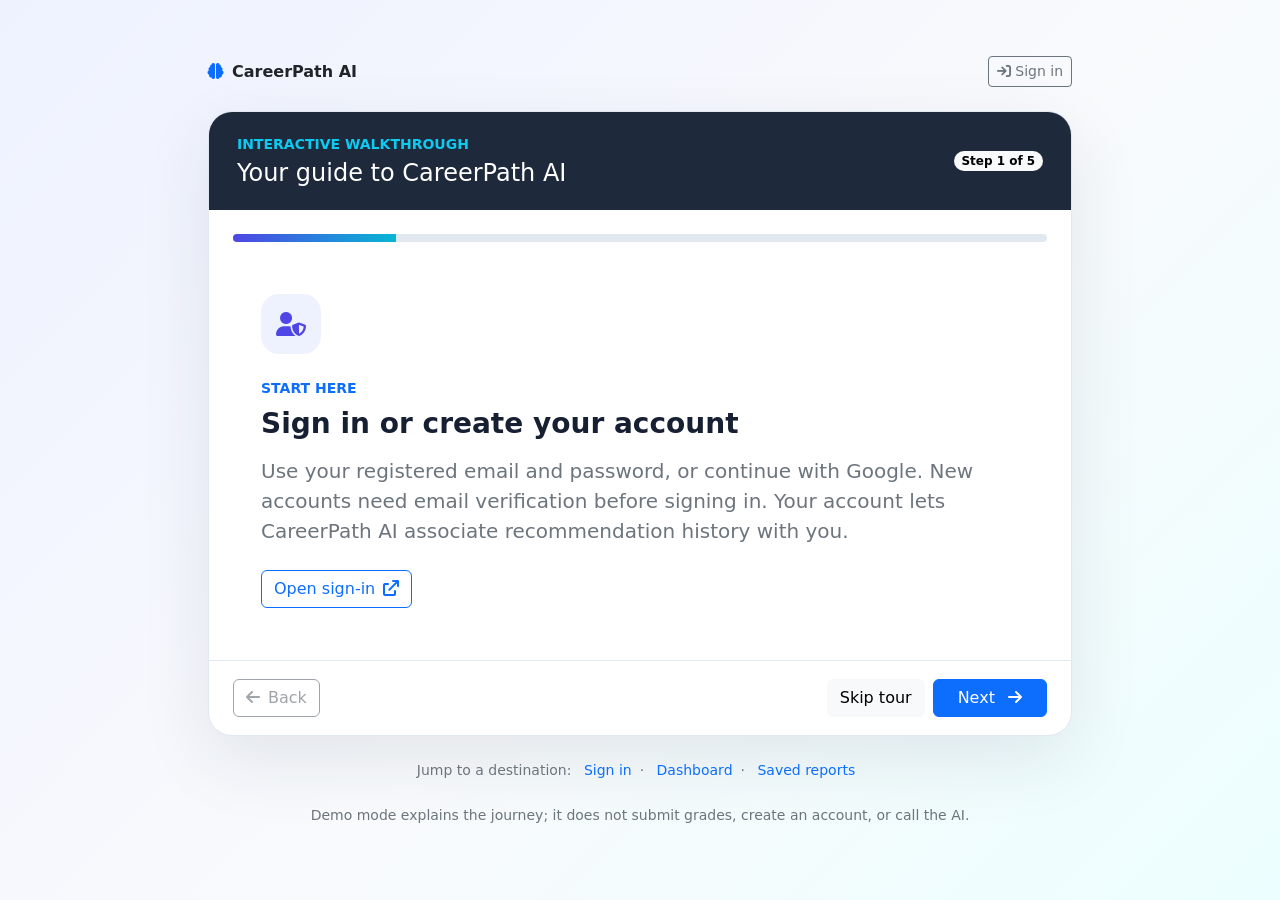
==== guide.html @ 49b54c59 "Add interactive guided demo for CareerPath AI frontend" ====
<!doctype html>
<html lang="en">
<head>
  <meta charset="utf-8">
  <meta name="viewport" content="width=device-width, initial-scale=1">
  <meta name="theme-color" content="#1e293b">
  <title>CareerPath AI — Guided Demo</title>
  <link href="https://cdn.jsdelivr.net/npm/bootstrap@5.3.0/dist/css/bootstrap.min.css" rel="stylesheet">
  <link href="https://cdnjs.cloudflare.com/ajax/libs/font-awesome/6.0.0/css/all.min.css" rel="stylesheet">
  <style>
    :root { color-scheme: light; }
    body { min-height:100vh; background:linear-gradient(135deg,#eef2ff,#f8fafc 55%,#ecfeff); font-family:Inter,system-ui,sans-serif; color:#172033; }
    .demo-shell { max-width:900px; margin:0 auto; padding:clamp(20px,5vw,56px) 18px; }
    .demo-card { background:#fff; border:1px solid #e2e8f0; border-radius:24px; box-shadow:0 24px 70px #1e293b18; overflow:hidden; }
    .demo-top { background:#1e293b; color:#fff; padding:22px 28px; display:flex; align-items:center; justify-content:space-between; gap:12px; }
    .step-content { min-height:260px; padding:clamp(24px,6vw,52px); }
    .step-icon { width:60px;height:60px;border-radius:18px;display:grid;place-items:center;background:#eef2ff;color:#4f46e5;font-size:1.5rem; }
    .progress { height:8px; background:#e2e8f0; }
    .progress-bar { background:linear-gradient(90deg,#4f46e5,#06b6d4); }
    .demo-footer { border-top:1px solid #e2e8f0; padding:18px 24px; display:flex; justify-content:space-between; align-items:center; gap:12px; }
    .demo-links a { text-decoration:none; }
    @media(max-width:540px){.demo-footer{flex-wrap:wrap}.demo-top{align-items:flex-start;flex-direction:column}}
  </style>
</head>
<body>
  <main class="demo-shell">
    <div class="d-flex justify-content-between align-items-center mb-4 gap-3 flex-wrap">
      <a class="text-decoration-none fw-bold text-dark" href="index.html"><i class="fa-solid fa-brain text-primary me-2"></i>CareerPath AI</a>
      <a class="btn btn-outline-secondary btn-sm" href="login.html"><i class="fa-solid fa-arrow-right-to-bracket me-1"></i>Sign in</a>
    </div>
    <section class="demo-card" aria-label="Guided product demo">
      <header class="demo-top">
        <div><div class="text-info small fw-semibold text-uppercase">Interactive walkthrough</div><h1 class="h4 mb-0 mt-1">Your guide to CareerPath AI</h1></div>
        <span class="badge rounded-pill text-bg-light" id="stepCount">Step 1 of 5</span>
      </header>
      <div class="px-4 pt-4"><div class="progress" role="progressbar" aria-label="Walkthrough progress"><div class="progress-bar" id="progressBar" style="width:20%"></div></div></div>
      <div class="step-content" id="stepContent" aria-live="polite"></div>
      <footer class="demo-footer">
        <button class="btn btn-outline-secondary" id="backButton" type="button"><i class="fa-solid fa-arrow-left me-2"></i>Back</button>
        <div class="d-flex gap-2 ms-auto">
          <button class="btn btn-light" id="skipButton" type="button">Skip tour</button>
          <button class="btn btn-primary px-4" id="nextButton" type="button">Next <i class="fa-solid fa-arrow-right ms-2"></i></button>
        </div>
      </footer>
    </section>
    <div class="demo-links text-center mt-4 small text-secondary">
      <span>Jump to a destination:</span>
      <a class="mx-2" href="login.html">Sign in</a>·
      <a class="mx-2" href="index.html">Dashboard</a>·
      <a class="mx-2" href="reports.html">Saved reports</a>
    </div>
    <p class="small text-center text-secondary mt-4 mb-0">Demo mode explains the journey; it does not submit grades, create an account, or call the AI.</p>
  </main>
<script>
  const steps = [
    { icon:'fa-user-shield', eyebrow:'Start here', title:'Sign in or create your account', body:'Use your registered email and password, or continue with Google. New accounts need email verification before signing in. Your account lets CareerPath AI associate recommendation history with you.', action:'Open sign-in', href:'login.html' },
    { icon:'fa-pen-to-square', eyebrow:'Build your profile', title:'Tell us what you enjoy', body:'On Profile Setup, describe a career or interests in your own words. Be specific—mention subjects, activities, or the kind of work you find meaningful.', action:'Go to dashboard', href:'index.html' },
    { icon:'fa-graduation-cap', eyebrow:'Add grades', title:'Choose seven subjects and grades', body:'Select exactly seven subjects and enter the grades you earned. The dashboard calculates aggregate points and mean grade. Review the profile summary before starting the analysis.', action:'Open profile setup', href:'index.html' },
    { icon:'fa-wand-magic-sparkles', eyebrow:'Get guidance', title:'Run your intelligence audit', body:'Start the audit to receive a suggested course and career direction, an action plan, and institution pathways. Recommendations are AI-generated guidance—confirm admission requirements and course availability with the institution or KUCCPS.', action:'Open dashboard', href:'index.html' },
    { icon:'fa-box-archive', eyebrow:'Keep exploring', title:'Review, save, and revisit reports', body:'Use the report area to review previous recommendations. Saved results can help you compare options; update your interests or grades and run a new analysis when your plans change.', action:'View saved reports', href:'reports.html' }
  ];
  let current = 0;
  const content = document.getElementById('stepContent');
  const back = document.getElementById('backButton');
  const next = document.getElementById('nextButton');
  function render() {
    const step = steps[current];
    document.getElementById('stepCount').textContent = `Step ${current + 1} of ${steps.length}`;
    document.getElementById('progressBar').style.width = `${((current + 1) / steps.length) * 100}%`;
    content.innerHTML = `<div class="step-icon mb-4"><i class="fa-solid ${step.icon}" aria-hidden="true"></i></div><div class="small text-primary text-uppercase fw-bold mb-2">${step.eyebrow}</div><h2 class="h3 fw-bold mb-3">${step.title}</h2><p class="text-secondary fs-5 mb-4">${step.body}</p><a class="btn btn-outline-primary" href="${step.href}">${step.action}<i class="fa-solid fa-arrow-up-right-from-square ms-2"></i></a>`;
    back.disabled = current === 0;
    next.innerHTML = current === steps.length - 1 ? 'Finish <i class="fa-solid fa-check ms-2"></i>' : 'Next <i class="fa-solid fa-arrow-right ms-2"></i>';
  }
  back.addEventListener('click', () => { if (current > 0) current--; render(); });
  next.addEventListener('click', () => { if (current < steps.length - 1) { current++; render(); } else { window.location.href = 'index.html'; } });
  document.getElementById('skipButton').addEventListener('click', () => { window.location.href = 'index.html'; });
  render();
</script>
</body>
</html>
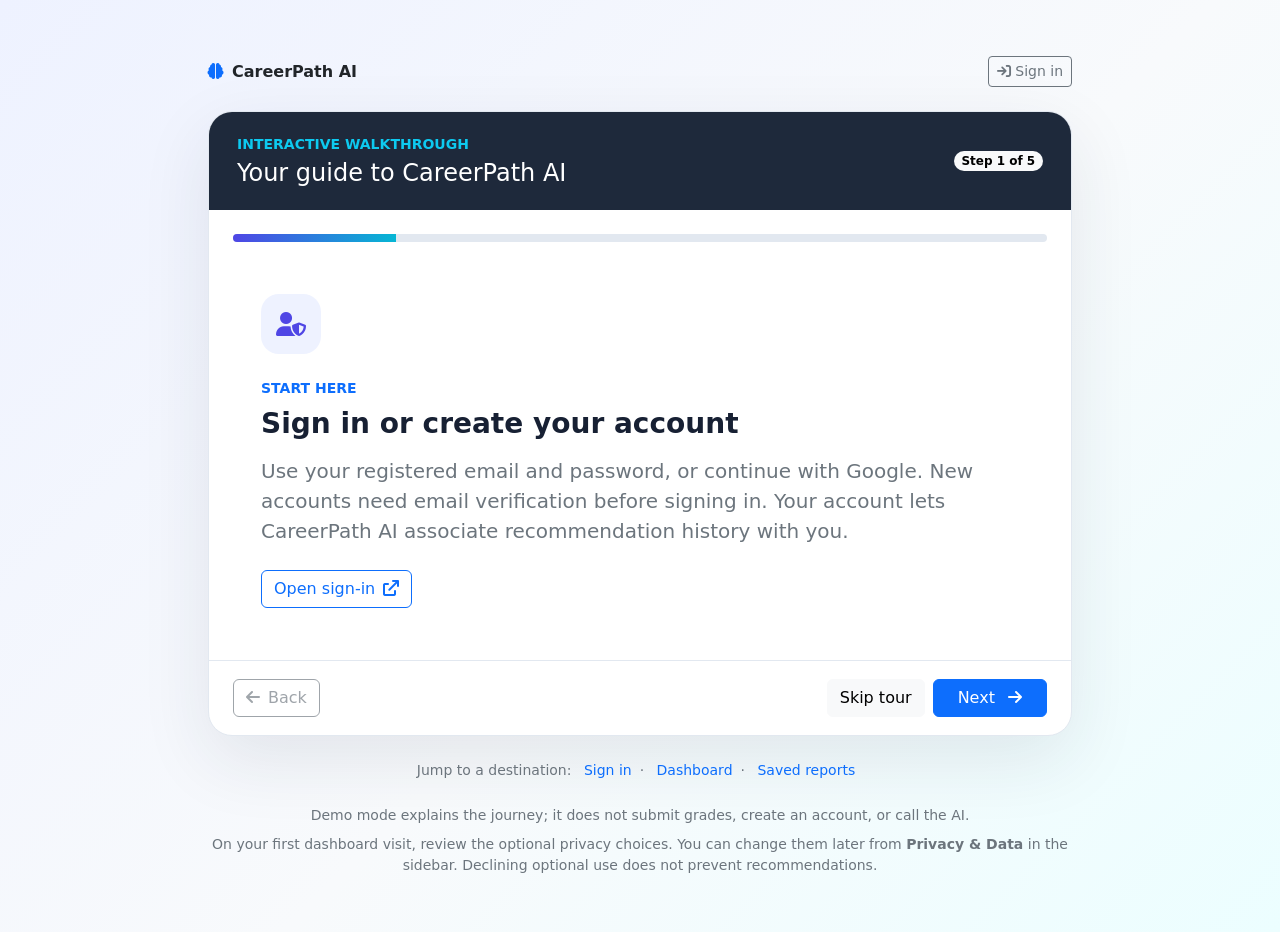
==== commit 4051c2be: "Add privacy controls and improve mobile navigation Add optional, revocable data-use choices and a di" ====
--- a/guide.html
+++ b/guide.html
@@ -50,6 +50,7 @@
       <a class="mx-2" href="reports.html">Saved reports</a>
     </div>
     <p class="small text-center text-secondary mt-4 mb-0">Demo mode explains the journey; it does not submit grades, create an account, or call the AI.</p>
+    <p class="small text-center text-secondary mt-2 mb-0">On your first dashboard visit, review the optional privacy choices. You can change them later from <strong>Privacy &amp; Data</strong> in the sidebar. Declining optional use does not prevent recommendations.</p>
   </main>
 <script>
   const steps = [
